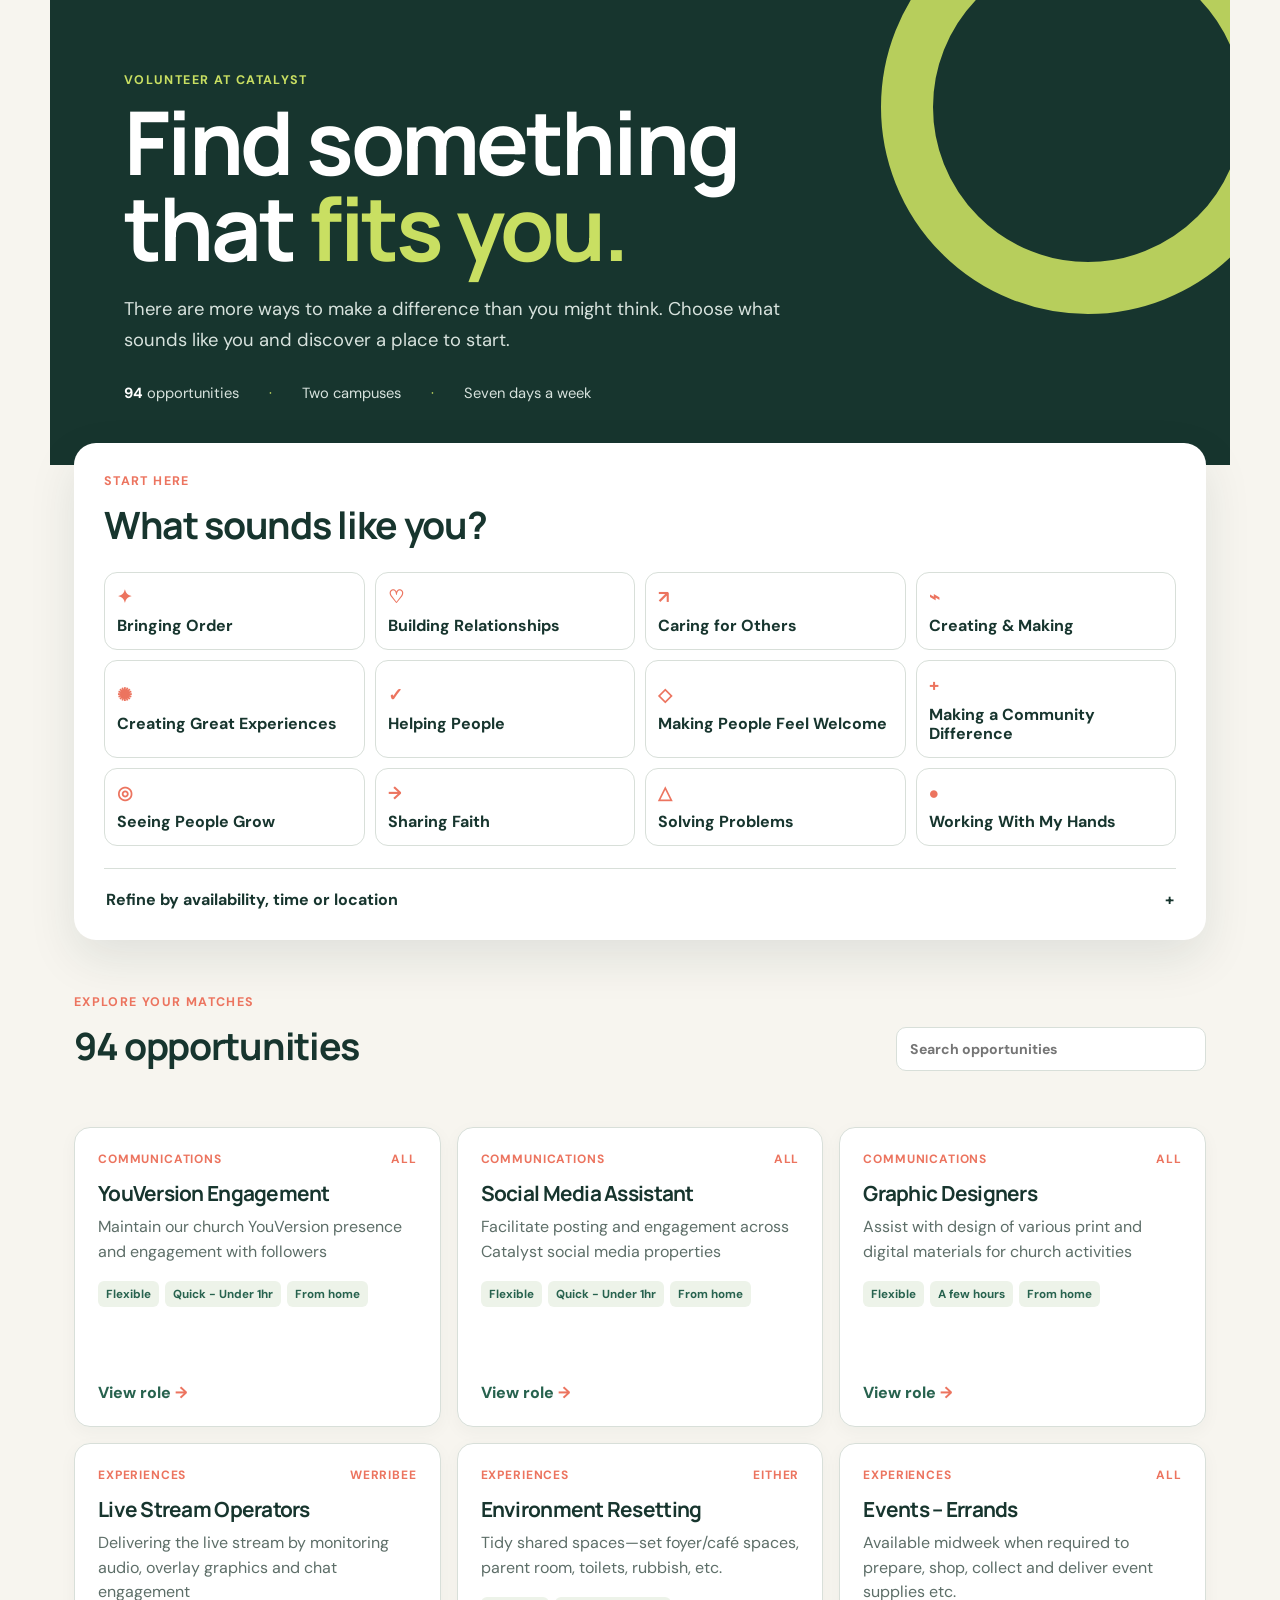
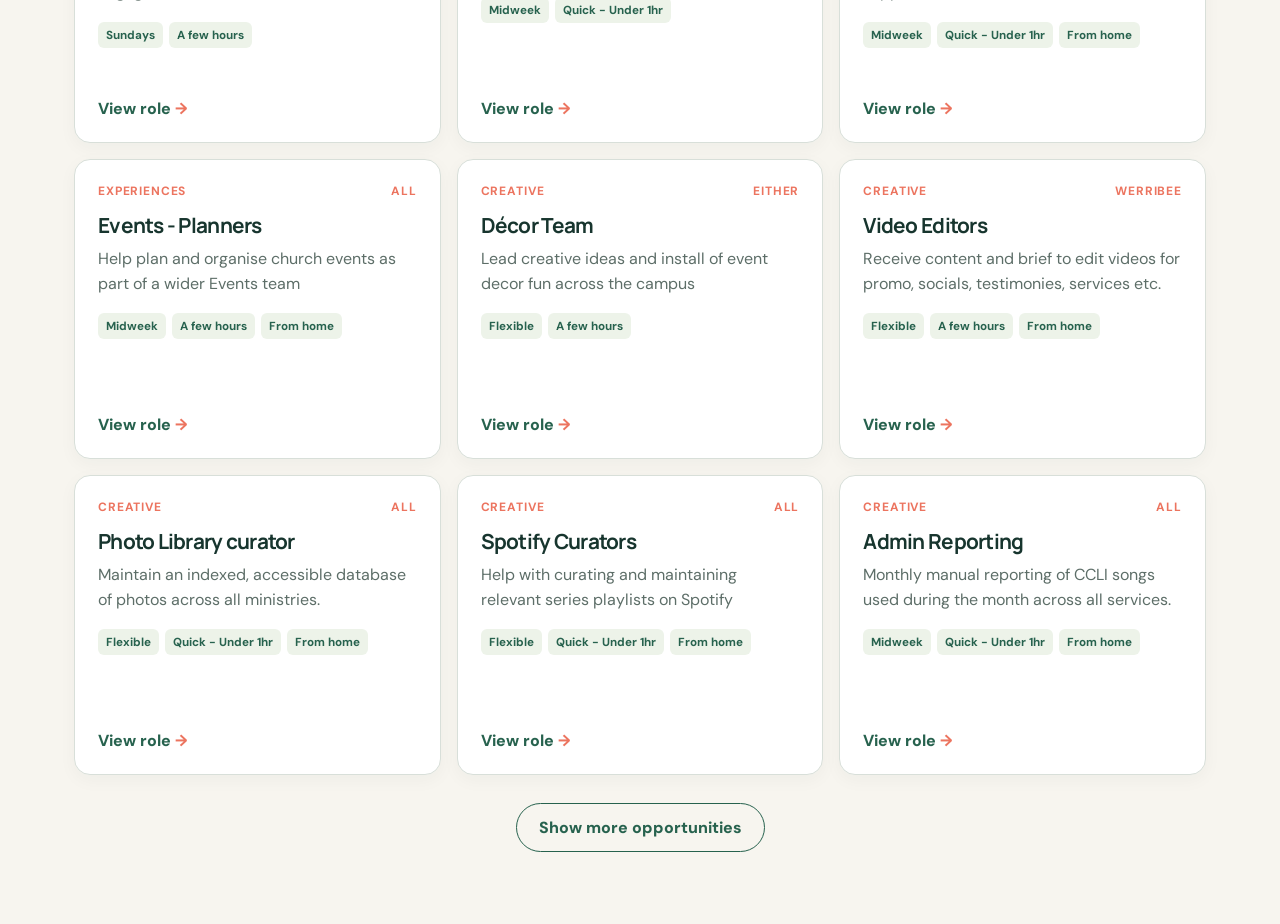
==== index.html @ aba1bc7b "Publish Catalyst Find Your Fit" ====
<!doctype html>
<html lang="en">
<head>
  <meta charset="utf-8">
  <meta name="viewport" content="width=device-width, initial-scale=1">
  <meta name="description" content="Discover volunteer opportunities at Catalyst that fit your interests, availability and skills.">
  <title>Find Your Fit | Catalyst Baptist Church</title>
  <link rel="preconnect" href="https://fonts.googleapis.com">
  <link rel="preconnect" href="https://fonts.gstatic.com" crossorigin>
  <link href="https://fonts.googleapis.com/css2?family=DM+Sans:wght@400;500;600;700&family=Manrope:wght@600;700;800&display=swap" rel="stylesheet">
  <link rel="stylesheet" href="styles.css">
</head>
<body>
  <main class="app-shell">
    <section class="hero" aria-labelledby="page-title">
      <p class="eyebrow">Volunteer at Catalyst</p>
      <h1 id="page-title">Find something that <em>fits you.</em></h1>
      <p class="hero-copy">There are more ways to make a difference than you might think. Choose what sounds like you and discover a place to start.</p>
      <div class="hero-stats" aria-label="Opportunity summary">
        <span><strong id="total-count">94</strong> opportunities</span>
        <span>Two campuses</span>
        <span>Seven days a week</span>
      </div>
    </section>

    <section class="finder" aria-label="Volunteer opportunity finder">
      <div class="finder-header">
        <div>
          <p class="step-label">Start here</p>
          <h2>What sounds like you?</h2>
        </div>
        <button id="clear-all" class="clear-button" type="button" hidden>Clear all</button>
      </div>
      <div id="interest-filters" class="choice-grid" aria-label="Filter by interests"></div>

      <details class="more-filters">
        <summary>Refine by availability, time or location <span aria-hidden="true">+</span></summary>
        <div class="filter-panel">
          <div class="filter-group">
            <h3>How do you like to contribute?</h3>
            <div id="style-filters" class="chip-list"></div>
          </div>
          <div class="filter-row">
            <label>When can you help?
              <select id="availability-filter"><option value="">Any time</option></select>
            </label>
            <label>How much time?
              <select id="commitment-filter"><option value="">Any amount</option></select>
            </label>
            <label>Where?
              <select id="campus-filter"><option value="">Any campus</option></select>
            </label>
          </div>
          <label class="remote-toggle"><input id="remote-filter" type="checkbox"> Show only roles I can help with from home</label>
        </div>
      </details>
    </section>

    <section class="results" aria-labelledby="results-heading" aria-live="polite">
      <div class="results-heading-row">
        <div>
          <p class="step-label">Explore your matches</p>
          <h2 id="results-heading"><span id="match-count">94</span> opportunities</h2>
        </div>
        <label class="search-label"><span class="sr-only">Search roles</span><input id="search" type="search" placeholder="Search opportunities"></label>
      </div>
      <div id="active-filters" class="active-filters" aria-label="Active filters"></div>
      <div id="role-grid" class="role-grid"></div>
      <div id="empty-state" class="empty-state" hidden>
        <h3>No exact matches yet</h3>
        <p>Try removing one filter—there may be a role you haven't considered.</p>
        <button type="button" id="empty-clear" class="primary-button">Show all opportunities</button>
      </div>
      <button id="show-more" class="show-more" type="button">Show more opportunities</button>
    </section>
  </main>

  <dialog id="role-dialog" aria-labelledby="dialog-title">
    <button class="dialog-close" type="button" aria-label="Close role details">×</button>
    <div id="dialog-content"></div>
  </dialog>
  <script src="app.js" defer></script>
</body>
</html>
---- styles.css ----
:root {
  --ink: #17352e;
  --muted: #5d6e68;
  --cream: #f7f5ef;
  --paper: #ffffff;
  --sage: #dce8d6;
  --leaf: #27624e;
  --lime: #c9df62;
  --coral: #ec745f;
  --line: #d8dfd9;
  --shadow: 0 18px 48px rgba(23, 53, 46, .10);
}
* { box-sizing: border-box; }
html { scroll-behavior: smooth; }
body { margin: 0; color: var(--ink); background: var(--cream); font-family: "DM Sans", sans-serif; }
button, input, select { font: inherit; }
button, summary, select { cursor: pointer; }
button:focus-visible, input:focus-visible, select:focus-visible, summary:focus-visible { outline: 3px solid rgba(39,98,78,.35); outline-offset: 3px; }
.app-shell { max-width: 1180px; margin: 0 auto; padding: 0 24px 72px; }
.hero { position: relative; overflow: hidden; margin: 0 -24px; padding: 72px max(24px, calc((100vw - 1132px)/2)) 62px; color: #fff; background: var(--ink); }
.hero::after { content: ""; position: absolute; width: 310px; height: 310px; right: -65px; top: -100px; border: 52px solid var(--lime); border-radius: 50%; opacity: .9; }
.eyebrow, .step-label { margin: 0 0 10px; font-weight: 700; letter-spacing: .11em; text-transform: uppercase; font-size: .78rem; }
.eyebrow { color: var(--lime); }
h1, h2, h3 { font-family: Manrope, sans-serif; letter-spacing: -.035em; }
h1 { position: relative; z-index: 1; max-width: 760px; margin: 0; font-size: clamp(2.8rem, 7vw, 5.5rem); line-height: .98; }
h1 em { color: var(--lime); font-style: normal; }
.hero-copy { position: relative; z-index: 1; max-width: 660px; margin: 24px 0 28px; color: #d7e2dd; font-size: 1.15rem; line-height: 1.65; }
.hero-stats { display: flex; flex-wrap: wrap; gap: 10px 30px; color: #d7e2dd; font-size: .92rem; }
.hero-stats span:not(:last-child)::after { content: "·"; margin-left: 30px; color: var(--lime); }
.hero-stats strong { color: #fff; }
.finder { position: relative; z-index: 2; margin-top: -22px; padding: 30px; border-radius: 22px; background: var(--paper); box-shadow: var(--shadow); }
.finder-header, .results-heading-row { display: flex; justify-content: space-between; gap: 20px; align-items: end; }
.step-label { color: var(--coral); }
h2 { margin: 0; font-size: clamp(1.7rem, 3vw, 2.35rem); }
.clear-button { padding: 8px 0; color: var(--leaf); border: 0; background: none; font-weight: 700; text-decoration: underline; }
.choice-grid { display: grid; grid-template-columns: repeat(4, 1fr); gap: 10px; margin-top: 22px; }
.choice, .chip { border: 1px solid var(--line); color: var(--ink); background: #fff; transition: .15s ease; }
.choice { min-height: 74px; padding: 14px 12px; border-radius: 13px; text-align: left; font-weight: 700; line-height: 1.2; }
.choice::before { content: attr(data-mark); display: block; margin-bottom: 8px; color: var(--coral); font-size: 1.1rem; }
.choice:hover, .chip:hover { border-color: var(--leaf); transform: translateY(-1px); }
.choice[aria-pressed="true"], .chip[aria-pressed="true"] { color: #fff; border-color: var(--leaf); background: var(--leaf); }
.choice[aria-pressed="true"]::before { color: var(--lime); }
.more-filters { margin-top: 22px; border-top: 1px solid var(--line); }
.more-filters summary { display: flex; justify-content: space-between; padding: 20px 2px 0; font-weight: 700; list-style: none; }
.more-filters summary::-webkit-details-marker { display: none; }
.more-filters[open] summary span { transform: rotate(45deg); }
.filter-panel { padding-top: 22px; }
.filter-group h3 { margin: 0 0 10px; font-size: 1rem; letter-spacing: 0; }
.chip-list, .active-filters { display: flex; flex-wrap: wrap; gap: 8px; }
.chip { padding: 8px 12px; border-radius: 999px; font-size: .88rem; font-weight: 600; }
.filter-row { display: grid; grid-template-columns: repeat(3, 1fr); gap: 14px; margin-top: 22px; }
label { font-weight: 700; font-size: .88rem; }
select, input[type="search"] { width: 100%; margin-top: 7px; padding: 12px 13px; color: var(--ink); border: 1px solid var(--line); border-radius: 10px; background: #fff; }
.remote-toggle { display: flex; align-items: center; gap: 9px; margin-top: 18px; font-weight: 600; }
.remote-toggle input { width: 18px; height: 18px; accent-color: var(--leaf); }
.results { padding-top: 54px; }
.search-label { width: min(310px, 36vw); }
.search-label input { margin: 0; }
.active-filters { min-height: 26px; margin: 18px 0 12px; }
.active-pill { padding: 6px 10px; border: 0; border-radius: 999px; color: var(--leaf); background: var(--sage); font-size: .8rem; font-weight: 700; }
.active-pill::after { content: " ×"; }
.role-grid { display: grid; grid-template-columns: repeat(3, 1fr); gap: 16px; }
.role-card { display: flex; flex-direction: column; min-height: 300px; padding: 23px; border: 1px solid var(--line); border-radius: 16px; background: var(--paper); box-shadow: 0 5px 18px rgba(23,53,46,.04); }
.role-card:hover { border-color: #aabcb3; box-shadow: 0 12px 26px rgba(23,53,46,.08); }
.card-topline { display: flex; justify-content: space-between; gap: 8px; color: var(--coral); font-size: .75rem; font-weight: 700; letter-spacing: .07em; text-transform: uppercase; }
.role-card h3 { margin: 14px 0 9px; font-size: 1.3rem; line-height: 1.18; }
.role-card p { margin: 0; color: var(--muted); line-height: 1.55; }
.card-tags { display: flex; flex-wrap: wrap; gap: 6px; margin: 17px 0; }
.card-tags span { padding: 5px 8px; border-radius: 6px; color: var(--leaf); background: #edf3e9; font-size: .73rem; font-weight: 700; }
.view-role { align-self: flex-start; margin-top: auto; padding: 8px 0 0; border: 0; color: var(--leaf); background: none; font-weight: 800; }
.view-role::after { content: " →"; color: var(--coral); }
.show-more { display: block; margin: 28px auto 0; padding: 13px 22px; border: 1px solid var(--leaf); border-radius: 999px; color: var(--leaf); background: transparent; font-weight: 800; }
.show-more:hover { color: #fff; background: var(--leaf); }
.empty-state { padding: 60px 20px; text-align: center; }
.empty-state h3 { margin: 0; font-size: 1.6rem; }
.empty-state p { color: var(--muted); }
.primary-button { padding: 12px 18px; color: #fff; border: 0; border-radius: 9px; background: var(--leaf); font-weight: 700; }
dialog { width: min(680px, calc(100% - 28px)); max-height: calc(100vh - 28px); padding: 0; border: 0; border-radius: 20px; color: var(--ink); box-shadow: var(--shadow); }
dialog::backdrop { background: rgba(12, 29, 24, .65); backdrop-filter: blur(3px); }
.dialog-close { position: absolute; right: 15px; top: 12px; width: 38px; height: 38px; border: 0; border-radius: 50%; color: var(--ink); background: var(--sage); font-size: 1.5rem; }
#dialog-content { padding: 38px; }
.dialog-kicker { color: var(--coral); font-weight: 800; text-transform: uppercase; letter-spacing: .08em; font-size: .78rem; }
#dialog-title { margin: 10px 44px 12px 0; font-size: 2rem; }
.dialog-summary { color: var(--muted); font-size: 1.05rem; line-height: 1.65; }
.detail-grid { display: grid; grid-template-columns: 1fr 1fr; gap: 17px; margin: 25px 0; padding: 20px; border-radius: 12px; background: var(--cream); }
.detail-grid dt { color: var(--muted); font-size: .75rem; font-weight: 700; text-transform: uppercase; }
.detail-grid dd { margin: 4px 0 0; font-weight: 700; }
.dialog-actions { display: flex; flex-wrap: wrap; gap: 10px; align-items: center; }
.dialog-actions a { display: inline-block; padding: 13px 18px; border-radius: 9px; color: #fff; background: var(--leaf); font-weight: 800; text-decoration: none; }
.dialog-note { color: var(--muted); font-size: .82rem; }
.sr-only { position: absolute; width: 1px; height: 1px; padding: 0; margin: -1px; overflow: hidden; clip: rect(0,0,0,0); white-space: nowrap; border: 0; }
@media (max-width: 850px) { .choice-grid { grid-template-columns: repeat(3, 1fr); } .role-grid { grid-template-columns: repeat(2, 1fr); } }
@media (max-width: 620px) {
  .app-shell { padding: 0 14px 54px; }
  .hero { margin: 0 -14px; padding: 54px 20px 48px; }
  .hero::after { width: 190px; height: 190px; border-width: 32px; right: -70px; top: -80px; opacity: .65; }
  .hero-copy { font-size: 1rem; }
  .hero-stats { display: grid; gap: 5px; }
  .hero-stats span::after { display: none; }
  .finder { margin-top: -18px; padding: 22px 16px; border-radius: 17px; }
  .choice-grid { grid-template-columns: repeat(2, 1fr); }
  .choice { min-height: 70px; font-size: .9rem; }
  .filter-row, .role-grid, .detail-grid { grid-template-columns: 1fr; }
  .results-heading-row { align-items: stretch; flex-direction: column; }
  .search-label { width: 100%; }
  .role-card { min-height: 270px; }
  #dialog-content { padding: 32px 22px 24px; }
}
@media (prefers-reduced-motion: reduce) { html { scroll-behavior: auto; } *, *::before, *::after { transition: none !important; } }
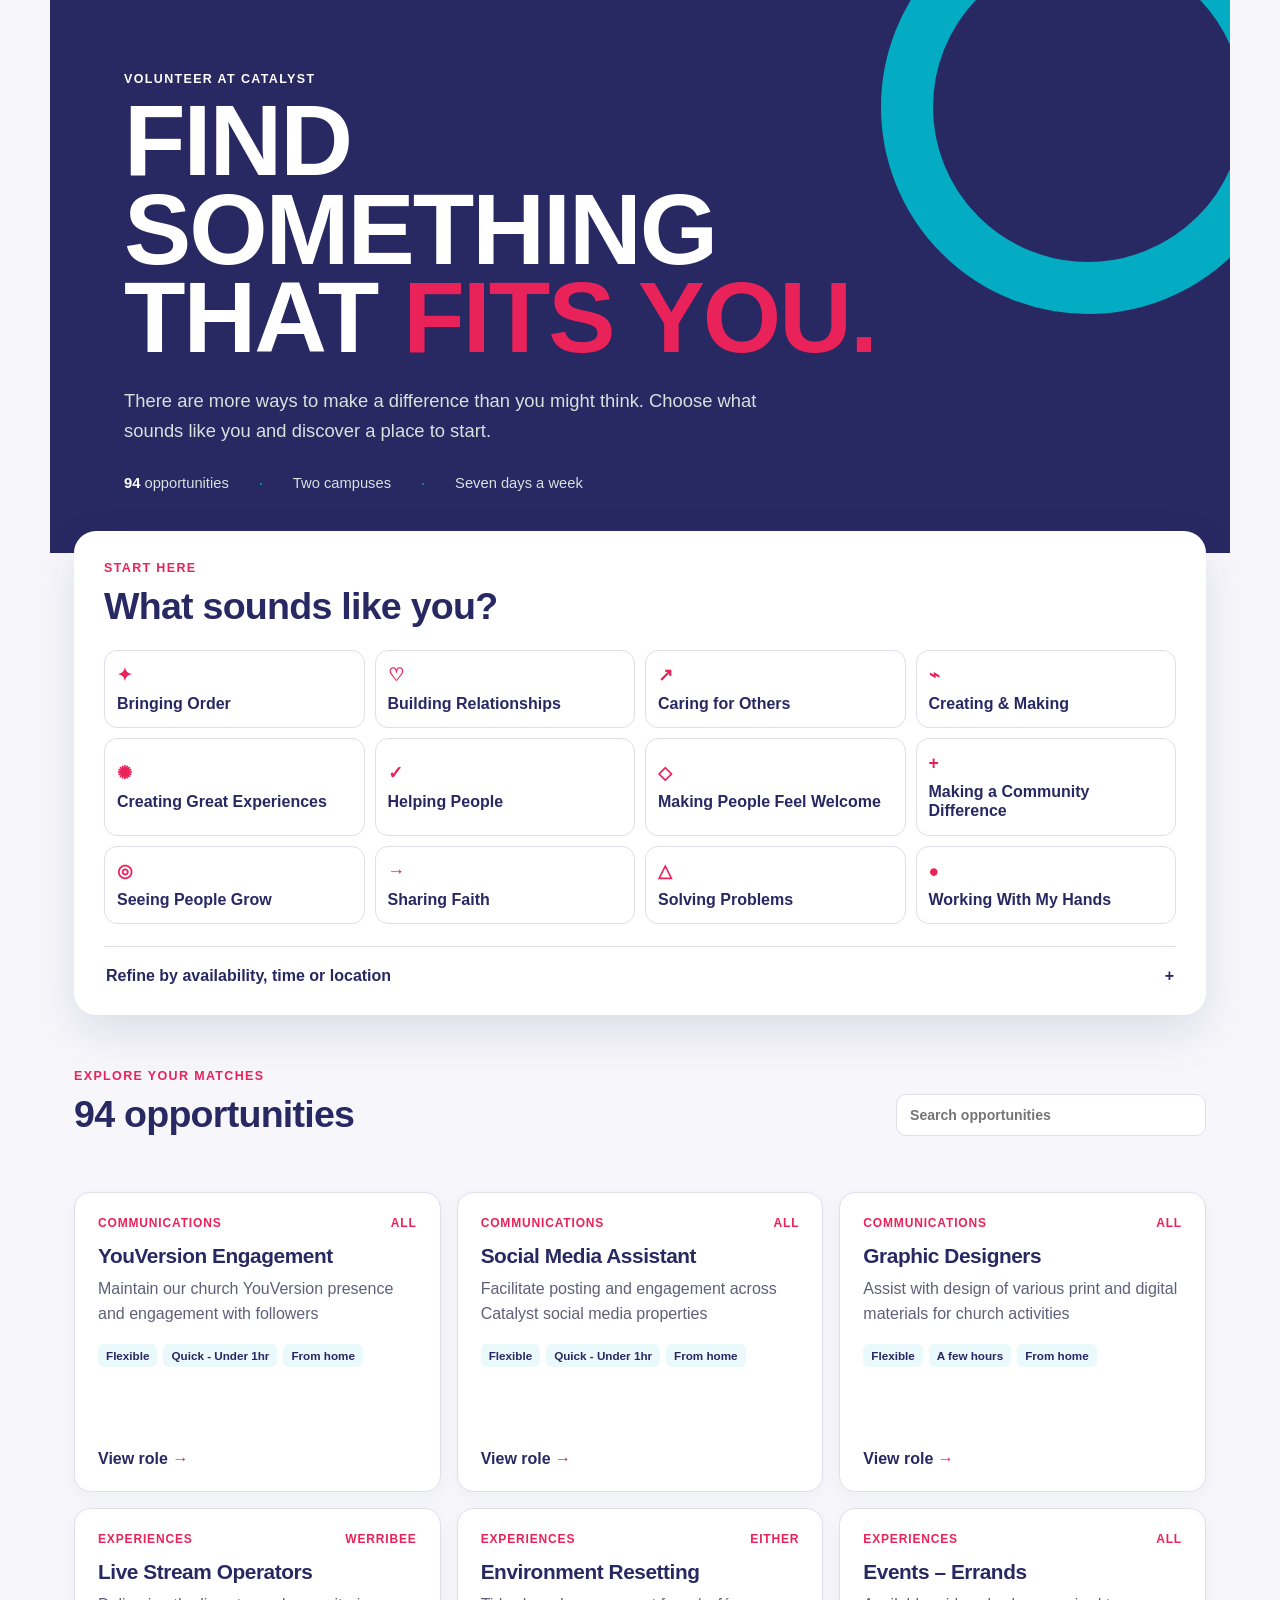
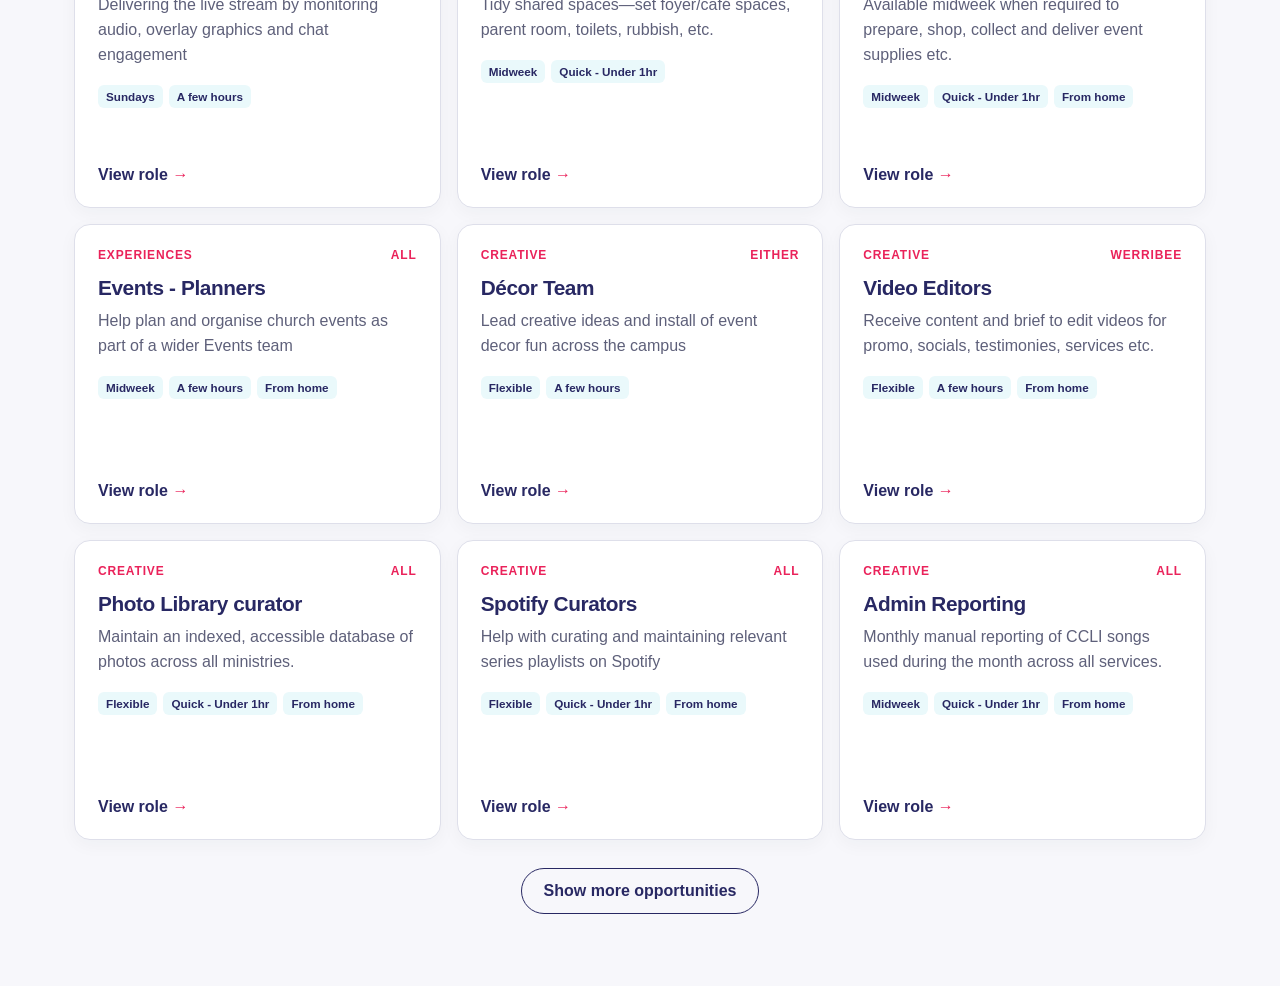
==== commit 1dbac6a0: "Apply Catalyst brand colours and typography" ====
--- a/index.html
+++ b/index.html
@@ -5,9 +5,6 @@
   <meta name="viewport" content="width=device-width, initial-scale=1">
   <meta name="description" content="Discover volunteer opportunities at Catalyst that fit your interests, availability and skills.">
   <title>Find Your Fit | Catalyst Baptist Church</title>
-  <link rel="preconnect" href="https://fonts.googleapis.com">
-  <link rel="preconnect" href="https://fonts.gstatic.com" crossorigin>
-  <link href="https://fonts.googleapis.com/css2?family=DM+Sans:wght@400;500;600;700&family=Manrope:wght@600;700;800&display=swap" rel="stylesheet">
   <link rel="stylesheet" href="styles.css">
 </head>
 <body>
--- a/styles.css
+++ b/styles.css
@@ -1,45 +1,48 @@
 :root {
-  --ink: #17352e;
-  --muted: #5d6e68;
-  --cream: #f7f5ef;
+  --navy: #282863;
+  --pink: #ea225a;
+  --cyan: #00bbce;
+  --yellow: #ffd600;
+  --ink: #282863;
+  --muted: #5e607a;
+  --cream: #f7f7fb;
   --paper: #ffffff;
-  --sage: #dce8d6;
-  --leaf: #27624e;
-  --lime: #c9df62;
-  --coral: #ec745f;
-  --line: #d8dfd9;
-  --shadow: 0 18px 48px rgba(23, 53, 46, .10);
+  --tint: #eaf9fb;
+  --line: #dedfea;
+  --shadow: 0 18px 48px rgba(40, 40, 99, .12);
+  --headline: "Contempora Sans Condensed", "DIN Condensed", "Arial Narrow", sans-serif;
+  --body: "DIN", "DIN 2014", "DIN Next", Arial, sans-serif;
 }
 * { box-sizing: border-box; }
 html { scroll-behavior: smooth; }
-body { margin: 0; color: var(--ink); background: var(--cream); font-family: "DM Sans", sans-serif; }
+body { margin: 0; color: var(--ink); background: var(--cream); font-family: var(--body); }
 button, input, select { font: inherit; }
 button, summary, select { cursor: pointer; }
-button:focus-visible, input:focus-visible, select:focus-visible, summary:focus-visible { outline: 3px solid rgba(39,98,78,.35); outline-offset: 3px; }
+button:focus-visible, input:focus-visible, select:focus-visible, summary:focus-visible { outline: 3px solid rgba(0,187,206,.38); outline-offset: 3px; }
 .app-shell { max-width: 1180px; margin: 0 auto; padding: 0 24px 72px; }
-.hero { position: relative; overflow: hidden; margin: 0 -24px; padding: 72px max(24px, calc((100vw - 1132px)/2)) 62px; color: #fff; background: var(--ink); }
-.hero::after { content: ""; position: absolute; width: 310px; height: 310px; right: -65px; top: -100px; border: 52px solid var(--lime); border-radius: 50%; opacity: .9; }
+.hero { position: relative; overflow: hidden; margin: 0 -24px; padding: 72px max(24px, calc((100vw - 1132px)/2)) 62px; color: #fff; background: var(--navy); }
+.hero::after { content: ""; position: absolute; width: 310px; height: 310px; right: -65px; top: -100px; border: 52px solid var(--cyan); border-radius: 50%; opacity: .9; }
 .eyebrow, .step-label { margin: 0 0 10px; font-weight: 700; letter-spacing: .11em; text-transform: uppercase; font-size: .78rem; }
-.eyebrow { color: var(--lime); }
-h1, h2, h3 { font-family: Manrope, sans-serif; letter-spacing: -.035em; }
-h1 { position: relative; z-index: 1; max-width: 760px; margin: 0; font-size: clamp(2.8rem, 7vw, 5.5rem); line-height: .98; }
-h1 em { color: var(--lime); font-style: normal; }
+.eyebrow { color: #fff; }
+h1, h2, h3 { font-family: var(--headline); font-stretch: condensed; letter-spacing: -.02em; }
+h1 { position: relative; z-index: 1; max-width: 760px; margin: 0; font-size: clamp(3.2rem, 8vw, 6.3rem); line-height: .88; text-transform: uppercase; }
+h1 em { color: var(--pink); font-style: normal; }
 .hero-copy { position: relative; z-index: 1; max-width: 660px; margin: 24px 0 28px; color: #d7e2dd; font-size: 1.15rem; line-height: 1.65; }
 .hero-stats { display: flex; flex-wrap: wrap; gap: 10px 30px; color: #d7e2dd; font-size: .92rem; }
-.hero-stats span:not(:last-child)::after { content: "·"; margin-left: 30px; color: var(--lime); }
+.hero-stats span:not(:last-child)::after { content: "·"; margin-left: 30px; color: var(--cyan); }
 .hero-stats strong { color: #fff; }
 .finder { position: relative; z-index: 2; margin-top: -22px; padding: 30px; border-radius: 22px; background: var(--paper); box-shadow: var(--shadow); }
 .finder-header, .results-heading-row { display: flex; justify-content: space-between; gap: 20px; align-items: end; }
-.step-label { color: var(--coral); }
+.step-label { color: var(--pink); }
 h2 { margin: 0; font-size: clamp(1.7rem, 3vw, 2.35rem); }
-.clear-button { padding: 8px 0; color: var(--leaf); border: 0; background: none; font-weight: 700; text-decoration: underline; }
+.clear-button { padding: 8px 0; color: var(--navy); border: 0; background: none; font-weight: 700; text-decoration: underline; }
 .choice-grid { display: grid; grid-template-columns: repeat(4, 1fr); gap: 10px; margin-top: 22px; }
 .choice, .chip { border: 1px solid var(--line); color: var(--ink); background: #fff; transition: .15s ease; }
 .choice { min-height: 74px; padding: 14px 12px; border-radius: 13px; text-align: left; font-weight: 700; line-height: 1.2; }
-.choice::before { content: attr(data-mark); display: block; margin-bottom: 8px; color: var(--coral); font-size: 1.1rem; }
-.choice:hover, .chip:hover { border-color: var(--leaf); transform: translateY(-1px); }
-.choice[aria-pressed="true"], .chip[aria-pressed="true"] { color: #fff; border-color: var(--leaf); background: var(--leaf); }
-.choice[aria-pressed="true"]::before { color: var(--lime); }
+.choice::before { content: attr(data-mark); display: block; margin-bottom: 8px; color: var(--pink); font-size: 1.1rem; }
+.choice:hover, .chip:hover { border-color: var(--cyan); transform: translateY(-1px); }
+.choice[aria-pressed="true"], .chip[aria-pressed="true"] { color: #fff; border-color: var(--navy); background: var(--navy); }
+.choice[aria-pressed="true"]::before { color: var(--pink); }
 .more-filters { margin-top: 22px; border-top: 1px solid var(--line); }
 .more-filters summary { display: flex; justify-content: space-between; padding: 20px 2px 0; font-weight: 700; list-style: none; }
 .more-filters summary::-webkit-details-marker { display: none; }
@@ -52,41 +55,41 @@
 label { font-weight: 700; font-size: .88rem; }
 select, input[type="search"] { width: 100%; margin-top: 7px; padding: 12px 13px; color: var(--ink); border: 1px solid var(--line); border-radius: 10px; background: #fff; }
 .remote-toggle { display: flex; align-items: center; gap: 9px; margin-top: 18px; font-weight: 600; }
-.remote-toggle input { width: 18px; height: 18px; accent-color: var(--leaf); }
+.remote-toggle input { width: 18px; height: 18px; accent-color: var(--pink); }
 .results { padding-top: 54px; }
 .search-label { width: min(310px, 36vw); }
 .search-label input { margin: 0; }
 .active-filters { min-height: 26px; margin: 18px 0 12px; }
-.active-pill { padding: 6px 10px; border: 0; border-radius: 999px; color: var(--leaf); background: var(--sage); font-size: .8rem; font-weight: 700; }
+.active-pill { padding: 6px 10px; border: 0; border-radius: 999px; color: var(--navy); background: var(--tint); font-size: .8rem; font-weight: 700; }
 .active-pill::after { content: " ×"; }
 .role-grid { display: grid; grid-template-columns: repeat(3, 1fr); gap: 16px; }
 .role-card { display: flex; flex-direction: column; min-height: 300px; padding: 23px; border: 1px solid var(--line); border-radius: 16px; background: var(--paper); box-shadow: 0 5px 18px rgba(23,53,46,.04); }
 .role-card:hover { border-color: #aabcb3; box-shadow: 0 12px 26px rgba(23,53,46,.08); }
-.card-topline { display: flex; justify-content: space-between; gap: 8px; color: var(--coral); font-size: .75rem; font-weight: 700; letter-spacing: .07em; text-transform: uppercase; }
+.card-topline { display: flex; justify-content: space-between; gap: 8px; color: var(--pink); font-size: .75rem; font-weight: 700; letter-spacing: .07em; text-transform: uppercase; }
 .role-card h3 { margin: 14px 0 9px; font-size: 1.3rem; line-height: 1.18; }
 .role-card p { margin: 0; color: var(--muted); line-height: 1.55; }
 .card-tags { display: flex; flex-wrap: wrap; gap: 6px; margin: 17px 0; }
-.card-tags span { padding: 5px 8px; border-radius: 6px; color: var(--leaf); background: #edf3e9; font-size: .73rem; font-weight: 700; }
-.view-role { align-self: flex-start; margin-top: auto; padding: 8px 0 0; border: 0; color: var(--leaf); background: none; font-weight: 800; }
-.view-role::after { content: " →"; color: var(--coral); }
-.show-more { display: block; margin: 28px auto 0; padding: 13px 22px; border: 1px solid var(--leaf); border-radius: 999px; color: var(--leaf); background: transparent; font-weight: 800; }
-.show-more:hover { color: #fff; background: var(--leaf); }
+.card-tags span { padding: 5px 8px; border-radius: 6px; color: var(--navy); background: var(--tint); font-size: .73rem; font-weight: 700; }
+.view-role { align-self: flex-start; margin-top: auto; padding: 8px 0 0; border: 0; color: var(--navy); background: none; font-weight: 800; }
+.view-role::after { content: " →"; color: var(--pink); }
+.show-more { display: block; margin: 28px auto 0; padding: 13px 22px; border: 1px solid var(--navy); border-radius: 999px; color: var(--navy); background: transparent; font-weight: 800; }
+.show-more:hover { color: #fff; background: var(--navy); }
 .empty-state { padding: 60px 20px; text-align: center; }
 .empty-state h3 { margin: 0; font-size: 1.6rem; }
 .empty-state p { color: var(--muted); }
-.primary-button { padding: 12px 18px; color: #fff; border: 0; border-radius: 9px; background: var(--leaf); font-weight: 700; }
+.primary-button { padding: 12px 18px; color: #fff; border: 0; border-radius: 9px; background: var(--navy); font-weight: 700; }
 dialog { width: min(680px, calc(100% - 28px)); max-height: calc(100vh - 28px); padding: 0; border: 0; border-radius: 20px; color: var(--ink); box-shadow: var(--shadow); }
 dialog::backdrop { background: rgba(12, 29, 24, .65); backdrop-filter: blur(3px); }
-.dialog-close { position: absolute; right: 15px; top: 12px; width: 38px; height: 38px; border: 0; border-radius: 50%; color: var(--ink); background: var(--sage); font-size: 1.5rem; }
+.dialog-close { position: absolute; right: 15px; top: 12px; width: 38px; height: 38px; border: 0; border-radius: 50%; color: var(--navy); background: var(--tint); font-size: 1.5rem; }
 #dialog-content { padding: 38px; }
-.dialog-kicker { color: var(--coral); font-weight: 800; text-transform: uppercase; letter-spacing: .08em; font-size: .78rem; }
+.dialog-kicker { color: var(--pink); font-weight: 800; text-transform: uppercase; letter-spacing: .08em; font-size: .78rem; }
 #dialog-title { margin: 10px 44px 12px 0; font-size: 2rem; }
 .dialog-summary { color: var(--muted); font-size: 1.05rem; line-height: 1.65; }
 .detail-grid { display: grid; grid-template-columns: 1fr 1fr; gap: 17px; margin: 25px 0; padding: 20px; border-radius: 12px; background: var(--cream); }
 .detail-grid dt { color: var(--muted); font-size: .75rem; font-weight: 700; text-transform: uppercase; }
 .detail-grid dd { margin: 4px 0 0; font-weight: 700; }
 .dialog-actions { display: flex; flex-wrap: wrap; gap: 10px; align-items: center; }
-.dialog-actions a { display: inline-block; padding: 13px 18px; border-radius: 9px; color: #fff; background: var(--leaf); font-weight: 800; text-decoration: none; }
+.dialog-actions a { display: inline-block; padding: 13px 18px; border-radius: 9px; color: #fff; background: var(--pink); font-weight: 800; text-decoration: none; }
 .dialog-note { color: var(--muted); font-size: .82rem; }
 .sr-only { position: absolute; width: 1px; height: 1px; padding: 0; margin: -1px; overflow: hidden; clip: rect(0,0,0,0); white-space: nowrap; border: 0; }
 @media (max-width: 850px) { .choice-grid { grid-template-columns: repeat(3, 1fr); } .role-grid { grid-template-columns: repeat(2, 1fr); } }
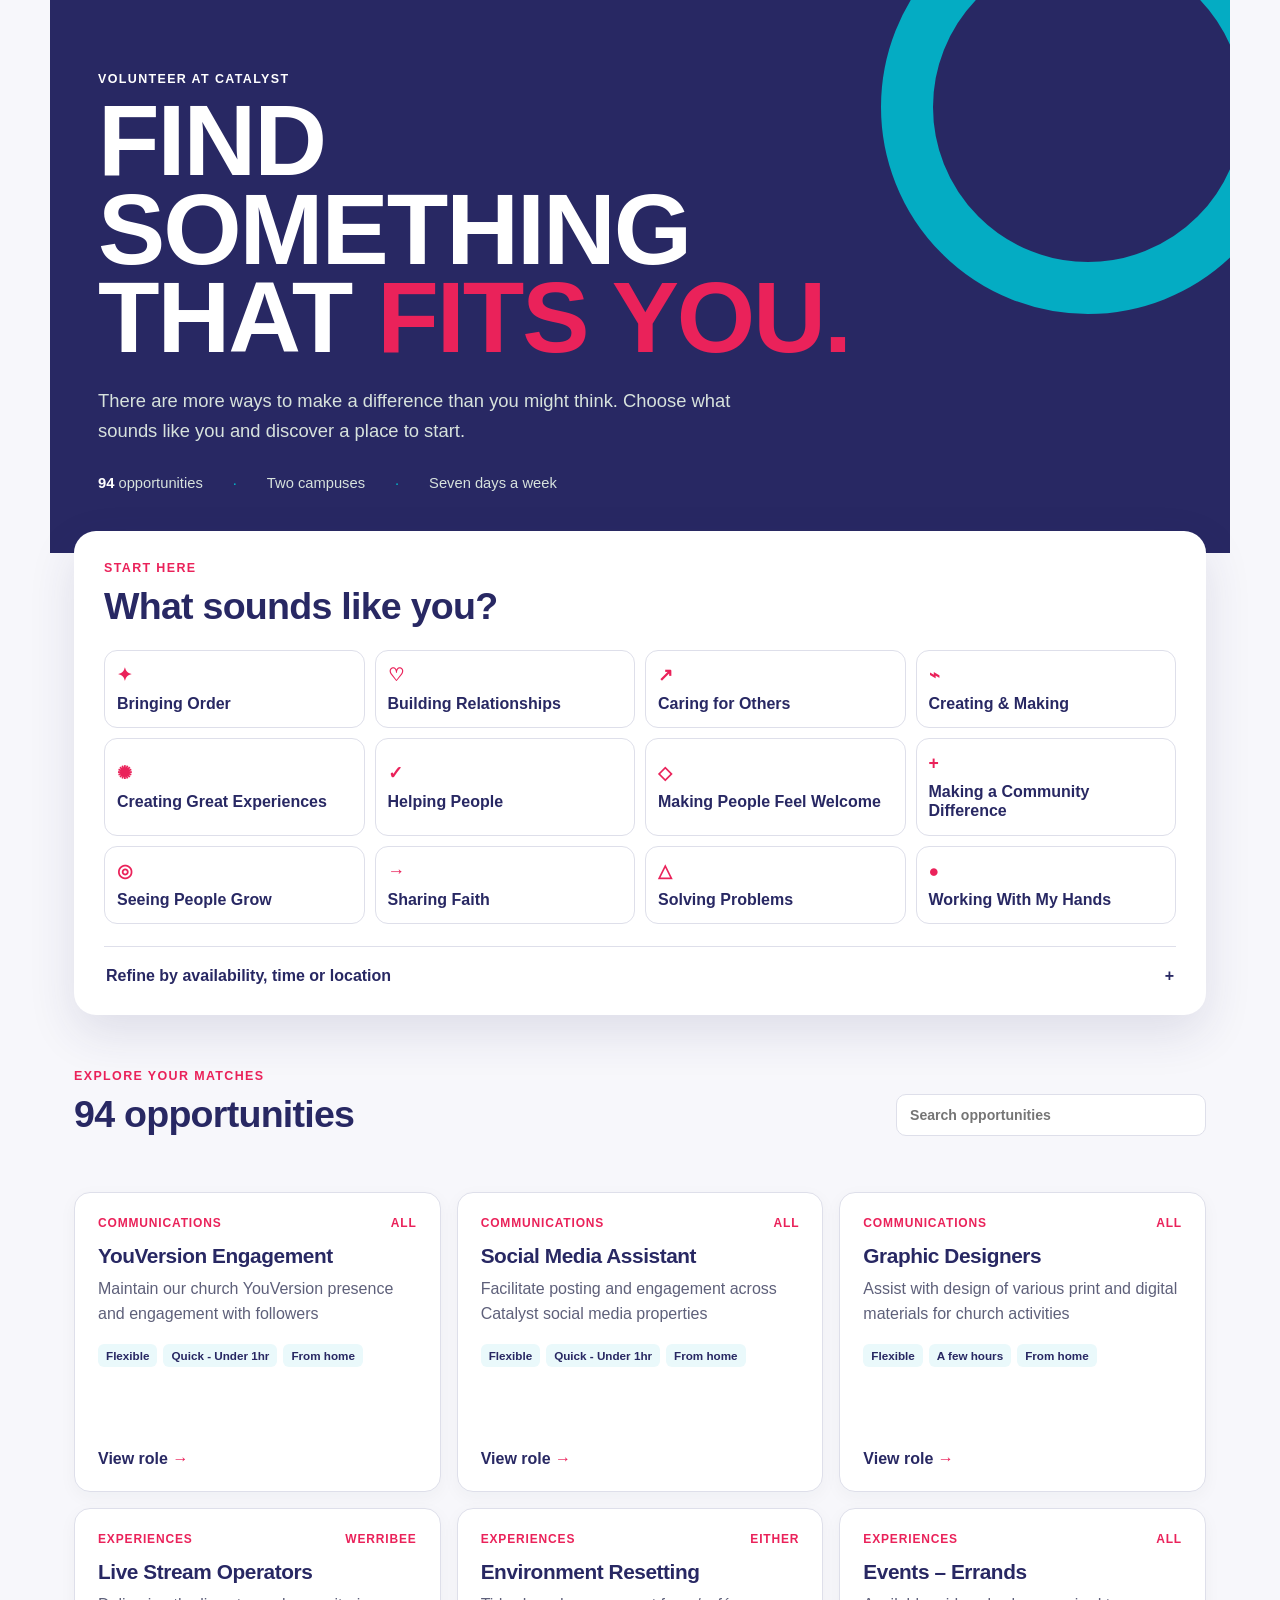
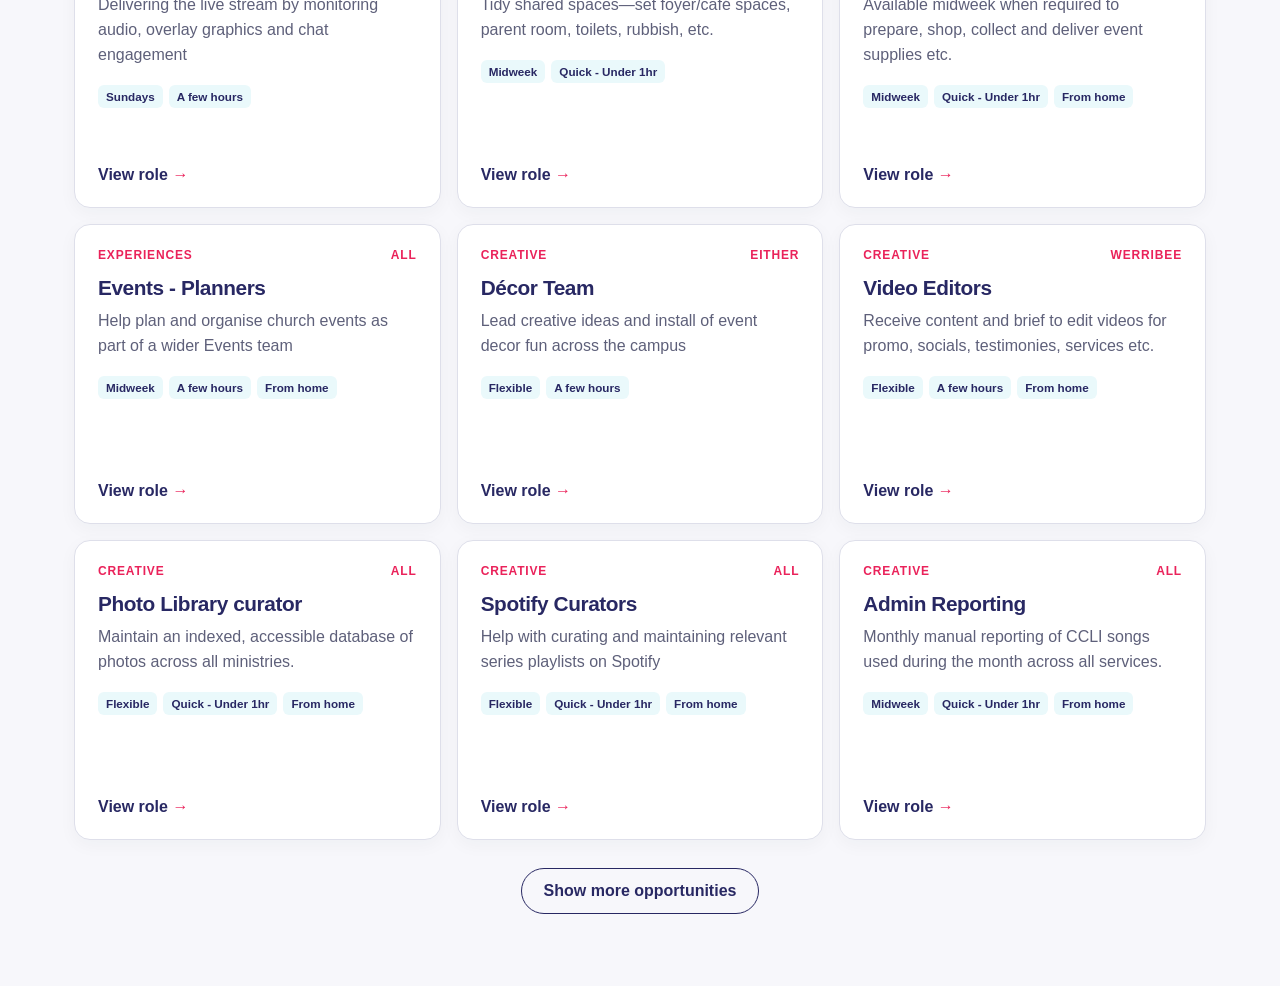
==== commit 37c08cd1: "Fix landing layout at browser zoom" ====
--- a/index.html
+++ b/index.html
@@ -5,7 +5,7 @@
   <meta name="viewport" content="width=device-width, initial-scale=1">
   <meta name="description" content="Discover volunteer opportunities at Catalyst that fit your interests, availability and skills.">
   <title>Find Your Fit | Catalyst Baptist Church</title>
-  <link rel="stylesheet" href="styles.css">
+  <link rel="stylesheet" href="styles.css?v=20260813-3">
 </head>
 <body>
   <main class="app-shell">
--- a/styles.css
+++ b/styles.css
@@ -10,8 +10,8 @@
   --tint: #eaf9fb;
   --line: #dedfea;
   --shadow: 0 18px 48px rgba(40, 40, 99, .12);
-  --headline: "Contempora Sans Condensed", "DIN Condensed", "Arial Narrow", sans-serif;
-  --body: "DIN", "DIN 2014", "DIN Next", Arial, sans-serif;
+  --headline: "Arial Narrow", "Helvetica Neue Condensed", Impact, sans-serif;
+  --body: Arial, Helvetica, sans-serif;
 }
 * { box-sizing: border-box; }
 html { scroll-behavior: smooth; }
@@ -20,7 +20,7 @@
 button, summary, select { cursor: pointer; }
 button:focus-visible, input:focus-visible, select:focus-visible, summary:focus-visible { outline: 3px solid rgba(0,187,206,.38); outline-offset: 3px; }
 .app-shell { max-width: 1180px; margin: 0 auto; padding: 0 24px 72px; }
-.hero { position: relative; overflow: hidden; margin: 0 -24px; padding: 72px max(24px, calc((100vw - 1132px)/2)) 62px; color: #fff; background: var(--navy); }
+.hero { position: relative; overflow: hidden; margin: 0 -24px; padding: 72px 48px 62px; color: #fff; background: var(--navy); }
 .hero::after { content: ""; position: absolute; width: 310px; height: 310px; right: -65px; top: -100px; border: 52px solid var(--cyan); border-radius: 50%; opacity: .9; }
 .eyebrow, .step-label { margin: 0 0 10px; font-weight: 700; letter-spacing: .11em; text-transform: uppercase; font-size: .78rem; }
 .eyebrow { color: #fff; }
@@ -109,4 +109,8 @@
   .role-card { min-height: 270px; }
   #dialog-content { padding: 32px 22px 24px; }
 }
+@media (min-width: 1500px) {
+  .hero { padding-right: 72px; padding-left: 72px; }
+  .hero-copy { max-width: 720px; }
+}
 @media (prefers-reduced-motion: reduce) { html { scroll-behavior: auto; } *, *::before, *::after { transition: none !important; } }
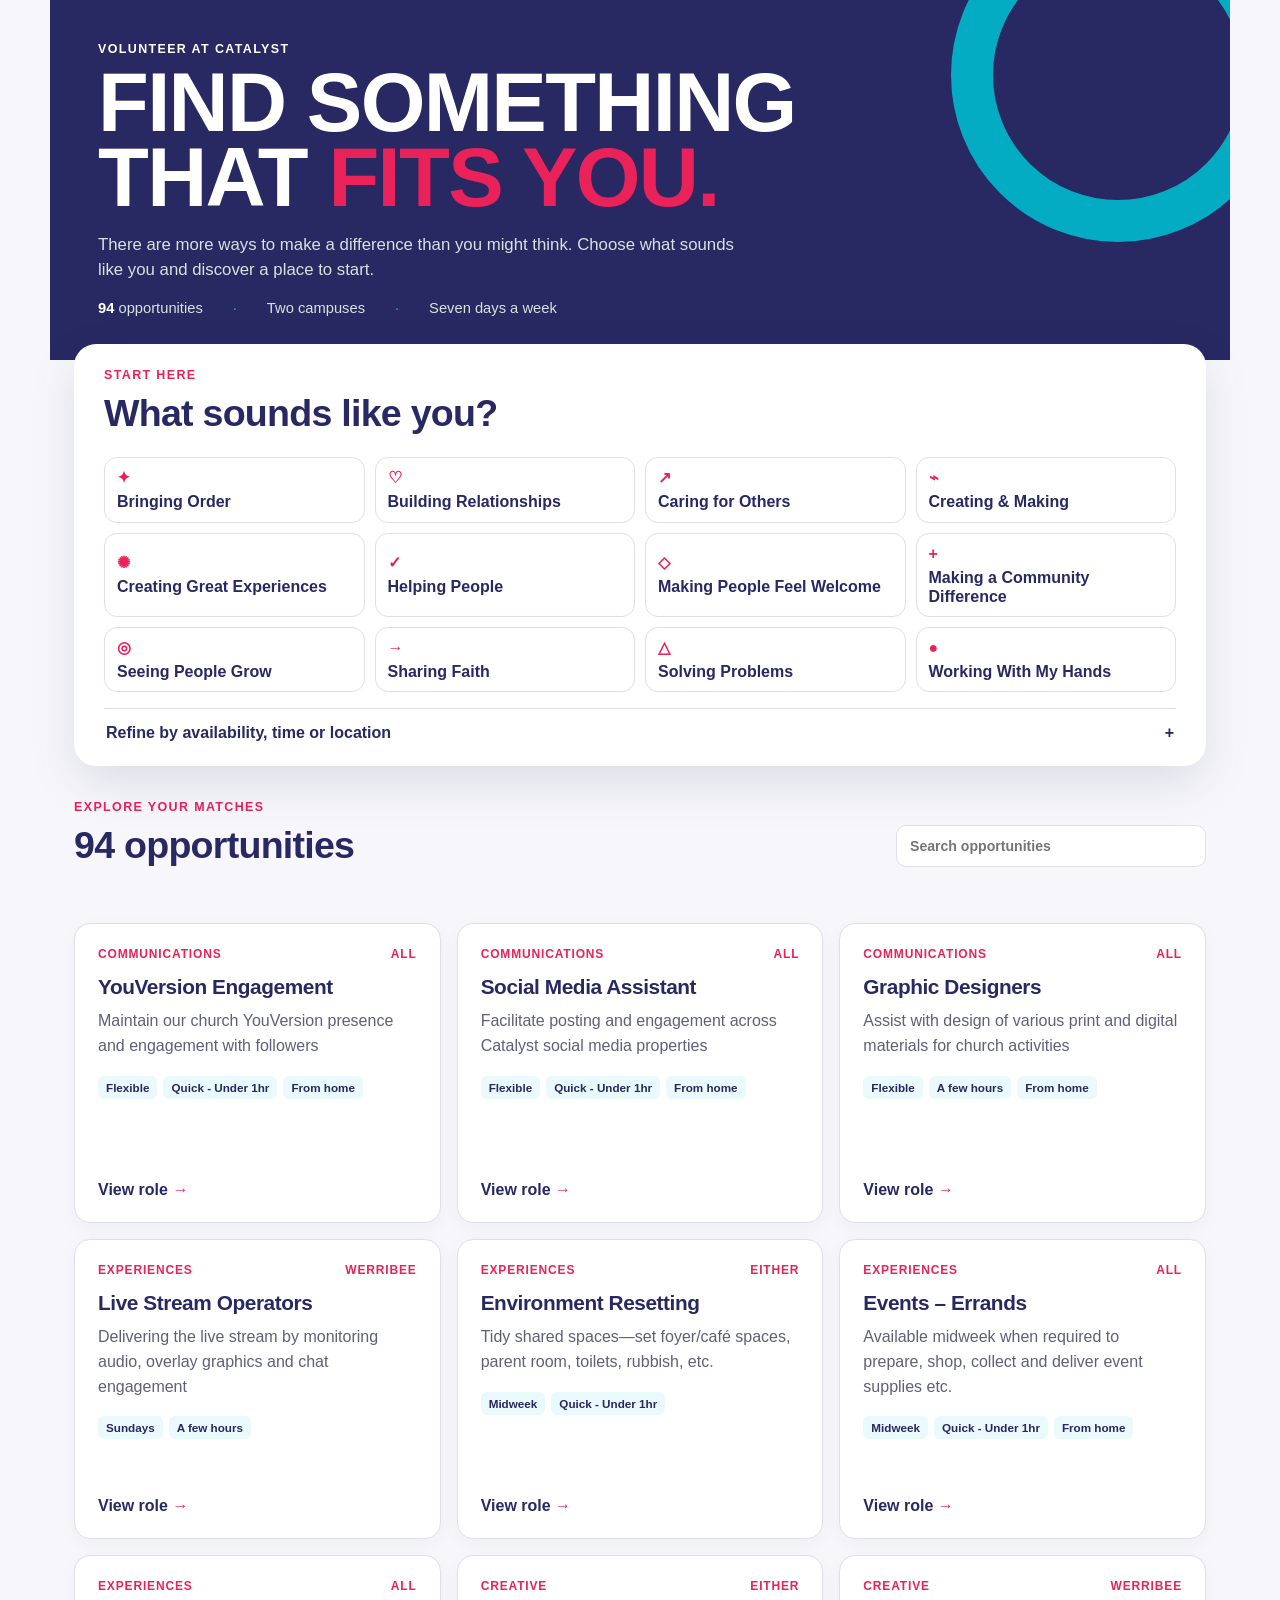
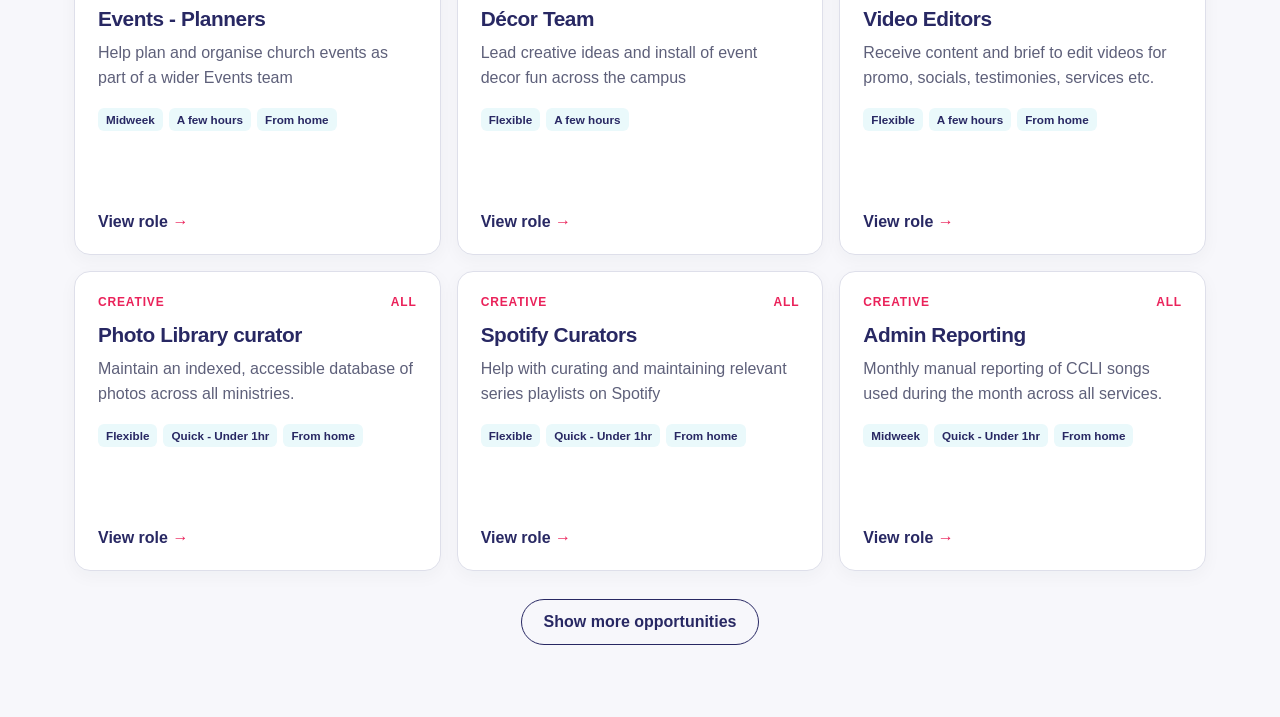
==== commit 23a4694f: "Lift role results into the first view" ====
--- a/index.html
+++ b/index.html
@@ -5,7 +5,7 @@
   <meta name="viewport" content="width=device-width, initial-scale=1">
   <meta name="description" content="Discover volunteer opportunities at Catalyst that fit your interests, availability and skills.">
   <title>Find Your Fit | Catalyst Baptist Church</title>
-  <link rel="stylesheet" href="styles.css?v=20260813-3">
+  <link rel="stylesheet" href="styles.css?v=20260813-4">
 </head>
 <body>
   <main class="app-shell">
--- a/styles.css
+++ b/styles.css
@@ -20,31 +20,31 @@
 button, summary, select { cursor: pointer; }
 button:focus-visible, input:focus-visible, select:focus-visible, summary:focus-visible { outline: 3px solid rgba(0,187,206,.38); outline-offset: 3px; }
 .app-shell { max-width: 1180px; margin: 0 auto; padding: 0 24px 72px; }
-.hero { position: relative; overflow: hidden; margin: 0 -24px; padding: 72px 48px 62px; color: #fff; background: var(--navy); }
-.hero::after { content: ""; position: absolute; width: 310px; height: 310px; right: -65px; top: -100px; border: 52px solid var(--cyan); border-radius: 50%; opacity: .9; }
+.hero { position: relative; overflow: hidden; margin: 0 -24px; padding: 42px 48px 44px; color: #fff; background: var(--navy); }
+.hero::after { content: ""; position: absolute; width: 250px; height: 250px; right: -55px; top: -92px; border: 42px solid var(--cyan); border-radius: 50%; opacity: .9; }
 .eyebrow, .step-label { margin: 0 0 10px; font-weight: 700; letter-spacing: .11em; text-transform: uppercase; font-size: .78rem; }
 .eyebrow { color: #fff; }
 h1, h2, h3 { font-family: var(--headline); font-stretch: condensed; letter-spacing: -.02em; }
-h1 { position: relative; z-index: 1; max-width: 760px; margin: 0; font-size: clamp(3.2rem, 8vw, 6.3rem); line-height: .88; text-transform: uppercase; }
+h1 { position: relative; z-index: 1; max-width: 760px; margin: 0; font-size: clamp(2.8rem, 6.5vw, 5.2rem); line-height: .9; text-transform: uppercase; }
 h1 em { color: var(--pink); font-style: normal; }
-.hero-copy { position: relative; z-index: 1; max-width: 660px; margin: 24px 0 28px; color: #d7e2dd; font-size: 1.15rem; line-height: 1.65; }
+.hero-copy { position: relative; z-index: 1; max-width: 660px; margin: 16px 0 18px; color: #d7e2dd; font-size: 1.05rem; line-height: 1.5; }
 .hero-stats { display: flex; flex-wrap: wrap; gap: 10px 30px; color: #d7e2dd; font-size: .92rem; }
 .hero-stats span:not(:last-child)::after { content: "·"; margin-left: 30px; color: var(--cyan); }
 .hero-stats strong { color: #fff; }
-.finder { position: relative; z-index: 2; margin-top: -22px; padding: 30px; border-radius: 22px; background: var(--paper); box-shadow: var(--shadow); }
+.finder { position: relative; z-index: 2; margin-top: -16px; padding: 24px 30px; border-radius: 22px; background: var(--paper); box-shadow: var(--shadow); }
 .finder-header, .results-heading-row { display: flex; justify-content: space-between; gap: 20px; align-items: end; }
 .step-label { color: var(--pink); }
 h2 { margin: 0; font-size: clamp(1.7rem, 3vw, 2.35rem); }
 .clear-button { padding: 8px 0; color: var(--navy); border: 0; background: none; font-weight: 700; text-decoration: underline; }
 .choice-grid { display: grid; grid-template-columns: repeat(4, 1fr); gap: 10px; margin-top: 22px; }
 .choice, .chip { border: 1px solid var(--line); color: var(--ink); background: #fff; transition: .15s ease; }
-.choice { min-height: 74px; padding: 14px 12px; border-radius: 13px; text-align: left; font-weight: 700; line-height: 1.2; }
-.choice::before { content: attr(data-mark); display: block; margin-bottom: 8px; color: var(--pink); font-size: 1.1rem; }
+.choice { min-height: 64px; padding: 10px 12px; border-radius: 13px; text-align: left; font-weight: 700; line-height: 1.2; }
+.choice::before { content: attr(data-mark); display: block; margin-bottom: 5px; color: var(--pink); font-size: 1rem; }
 .choice:hover, .chip:hover { border-color: var(--cyan); transform: translateY(-1px); }
 .choice[aria-pressed="true"], .chip[aria-pressed="true"] { color: #fff; border-color: var(--navy); background: var(--navy); }
 .choice[aria-pressed="true"]::before { color: var(--pink); }
-.more-filters { margin-top: 22px; border-top: 1px solid var(--line); }
-.more-filters summary { display: flex; justify-content: space-between; padding: 20px 2px 0; font-weight: 700; list-style: none; }
+.more-filters { margin-top: 16px; border-top: 1px solid var(--line); }
+.more-filters summary { display: flex; justify-content: space-between; padding: 15px 2px 0; font-weight: 700; list-style: none; }
 .more-filters summary::-webkit-details-marker { display: none; }
 .more-filters[open] summary span { transform: rotate(45deg); }
 .filter-panel { padding-top: 22px; }
@@ -56,7 +56,7 @@
 select, input[type="search"] { width: 100%; margin-top: 7px; padding: 12px 13px; color: var(--ink); border: 1px solid var(--line); border-radius: 10px; background: #fff; }
 .remote-toggle { display: flex; align-items: center; gap: 9px; margin-top: 18px; font-weight: 600; }
 .remote-toggle input { width: 18px; height: 18px; accent-color: var(--pink); }
-.results { padding-top: 54px; }
+.results { padding-top: 34px; }
 .search-label { width: min(310px, 36vw); }
 .search-label input { margin: 0; }
 .active-filters { min-height: 26px; margin: 18px 0 12px; }
@@ -95,7 +95,7 @@
 @media (max-width: 850px) { .choice-grid { grid-template-columns: repeat(3, 1fr); } .role-grid { grid-template-columns: repeat(2, 1fr); } }
 @media (max-width: 620px) {
   .app-shell { padding: 0 14px 54px; }
-  .hero { margin: 0 -14px; padding: 54px 20px 48px; }
+  .hero { margin: 0 -14px; padding: 38px 20px 38px; }
   .hero::after { width: 190px; height: 190px; border-width: 32px; right: -70px; top: -80px; opacity: .65; }
   .hero-copy { font-size: 1rem; }
   .hero-stats { display: grid; gap: 5px; }
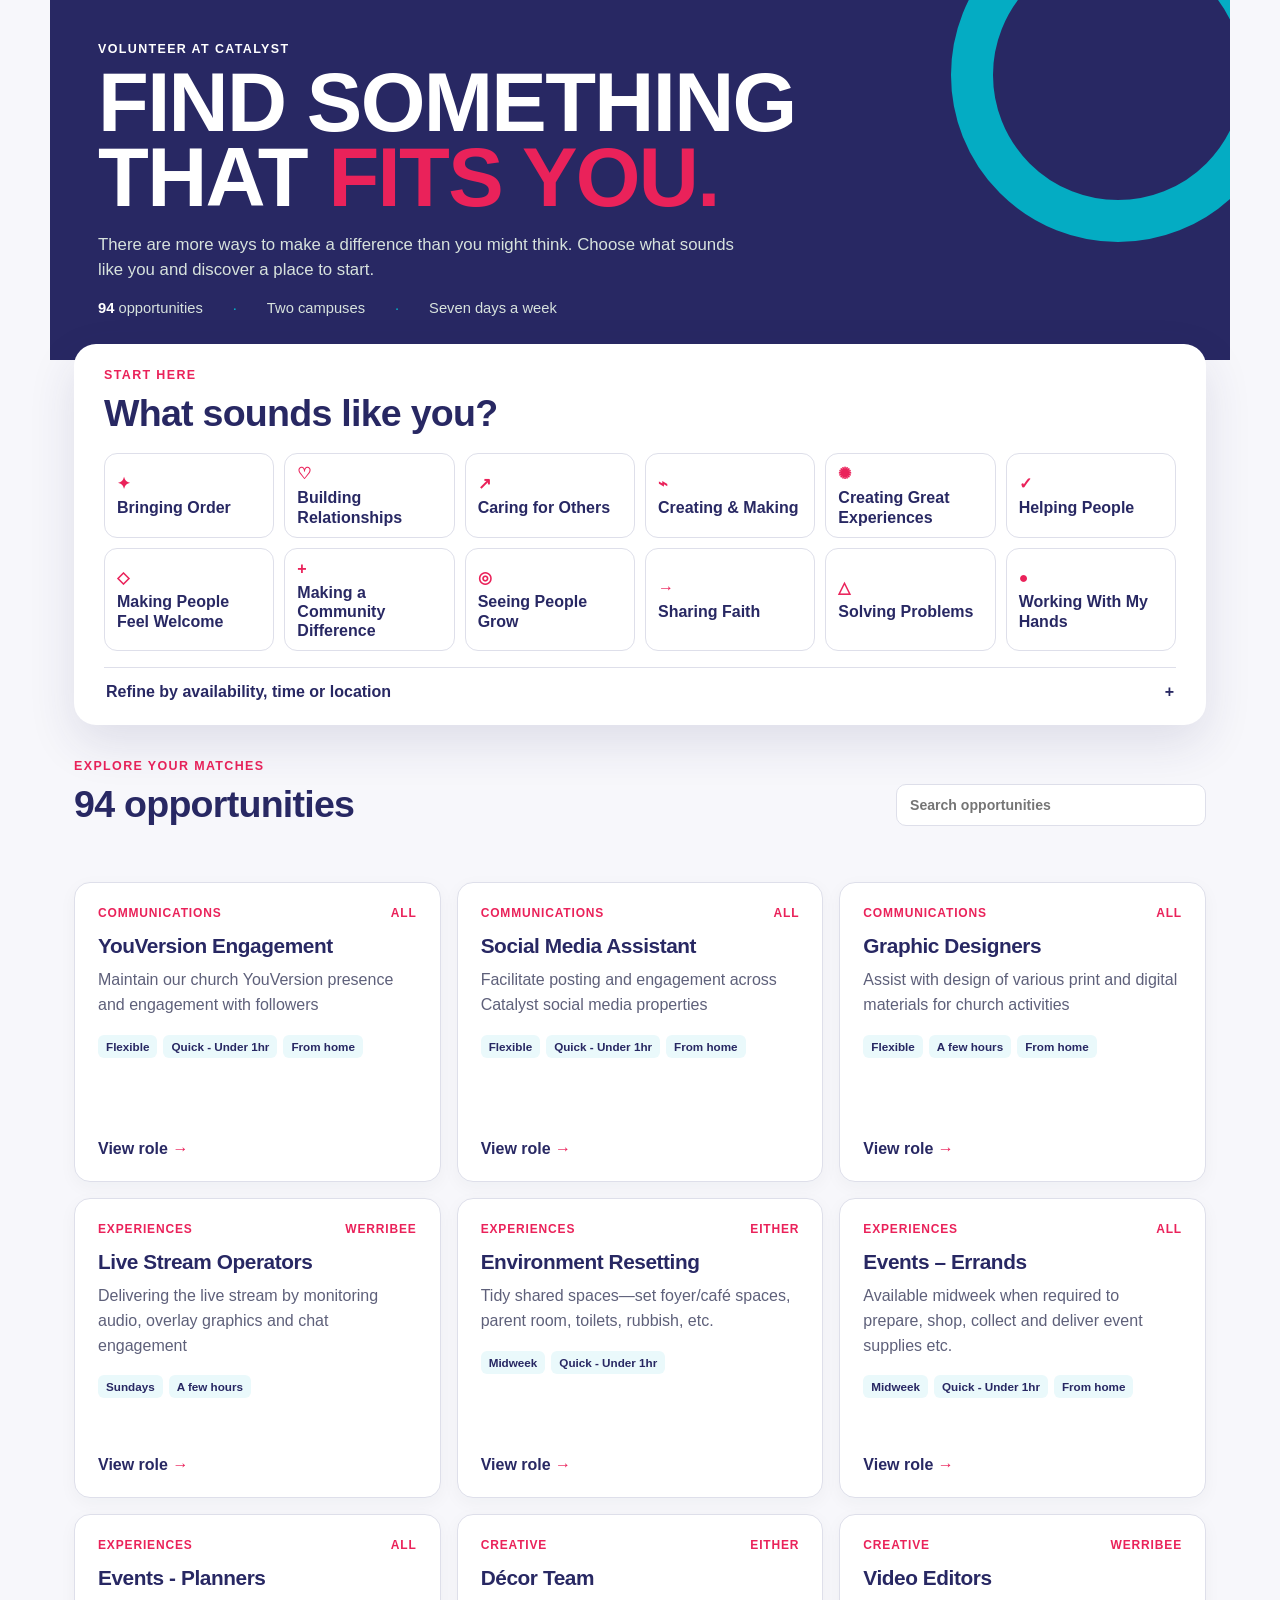
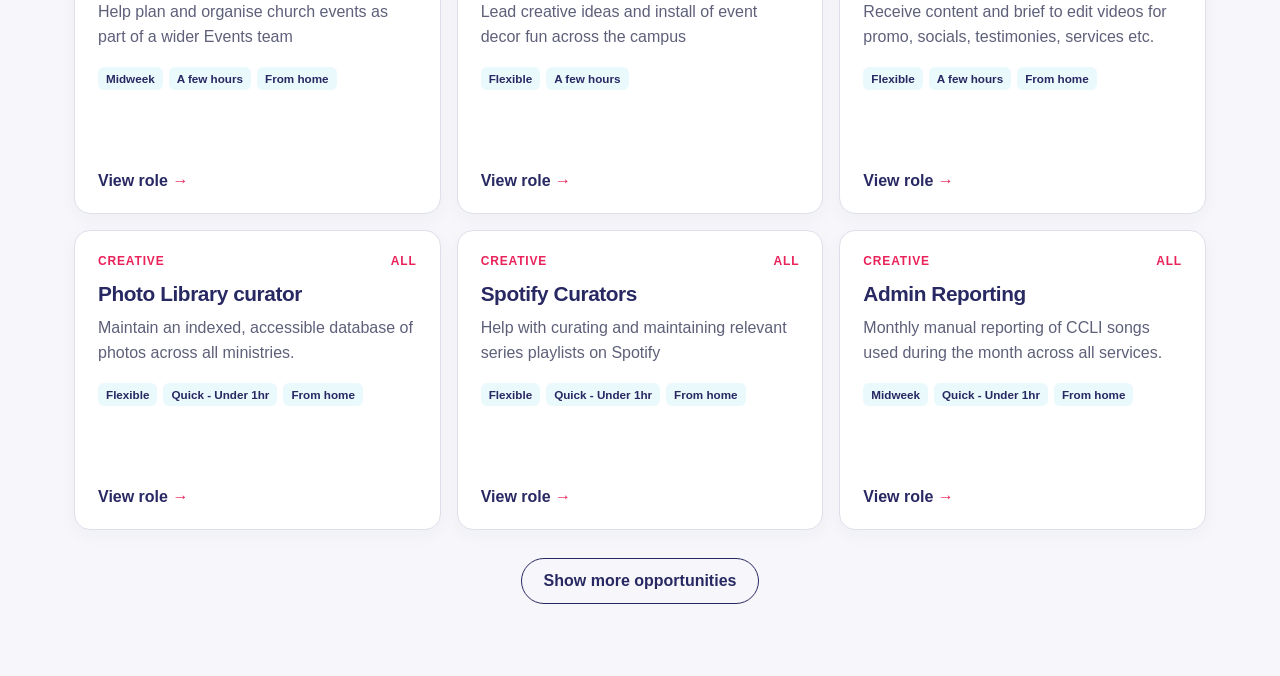
==== commit 91387210: "Refresh compact landing layout" ====
--- a/index.html
+++ b/index.html
@@ -5,7 +5,7 @@
   <meta name="viewport" content="width=device-width, initial-scale=1">
   <meta name="description" content="Discover volunteer opportunities at Catalyst that fit your interests, availability and skills.">
   <title>Find Your Fit | Catalyst Baptist Church</title>
-  <link rel="stylesheet" href="styles.css?v=20260813-4">
+  <link rel="stylesheet" href="styles.css?v=20260813-5">
 </head>
 <body>
   <main class="app-shell">
--- a/styles.css
+++ b/styles.css
@@ -36,7 +36,7 @@
 .step-label { color: var(--pink); }
 h2 { margin: 0; font-size: clamp(1.7rem, 3vw, 2.35rem); }
 .clear-button { padding: 8px 0; color: var(--navy); border: 0; background: none; font-weight: 700; text-decoration: underline; }
-.choice-grid { display: grid; grid-template-columns: repeat(4, 1fr); gap: 10px; margin-top: 22px; }
+.choice-grid { display: grid; grid-template-columns: repeat(6, 1fr); gap: 10px; margin-top: 18px; }
 .choice, .chip { border: 1px solid var(--line); color: var(--ink); background: #fff; transition: .15s ease; }
 .choice { min-height: 64px; padding: 10px 12px; border-radius: 13px; text-align: left; font-weight: 700; line-height: 1.2; }
 .choice::before { content: attr(data-mark); display: block; margin-bottom: 5px; color: var(--pink); font-size: 1rem; }
@@ -92,6 +92,7 @@
 .dialog-actions a { display: inline-block; padding: 13px 18px; border-radius: 9px; color: #fff; background: var(--pink); font-weight: 800; text-decoration: none; }
 .dialog-note { color: var(--muted); font-size: .82rem; }
 .sr-only { position: absolute; width: 1px; height: 1px; padding: 0; margin: -1px; overflow: hidden; clip: rect(0,0,0,0); white-space: nowrap; border: 0; }
+@media (max-width: 1100px) { .choice-grid { grid-template-columns: repeat(4, 1fr); } }
 @media (max-width: 850px) { .choice-grid { grid-template-columns: repeat(3, 1fr); } .role-grid { grid-template-columns: repeat(2, 1fr); } }
 @media (max-width: 620px) {
   .app-shell { padding: 0 14px 54px; }
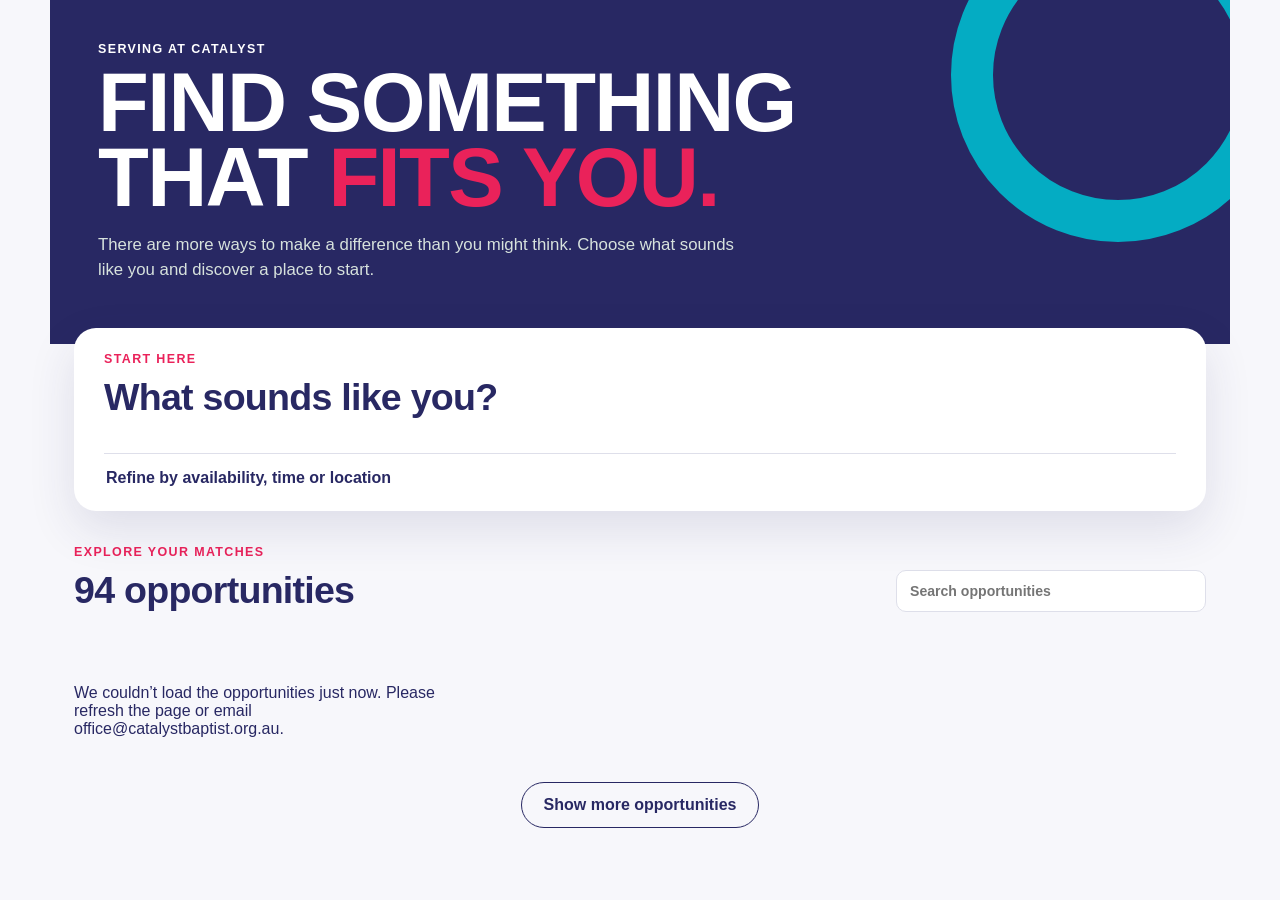
==== commit 09726178: "Refine landing copy and filter prompt" ====
--- a/index.html
+++ b/index.html
@@ -5,19 +5,14 @@
   <meta name="viewport" content="width=device-width, initial-scale=1">
   <meta name="description" content="Discover volunteer opportunities at Catalyst that fit your interests, availability and skills.">
   <title>Find Your Fit | Catalyst Baptist Church</title>
-  <link rel="stylesheet" href="styles.css?v=20260813-5">
+  <link rel="stylesheet" href="styles.css?v=20260813-6">
 </head>
 <body>
   <main class="app-shell">
     <section class="hero" aria-labelledby="page-title">
-      <p class="eyebrow">Volunteer at Catalyst</p>
+      <p class="eyebrow">Serving at Catalyst</p>
       <h1 id="page-title">Find something that <em>fits you.</em></h1>
       <p class="hero-copy">There are more ways to make a difference than you might think. Choose what sounds like you and discover a place to start.</p>
-      <div class="hero-stats" aria-label="Opportunity summary">
-        <span><strong id="total-count">94</strong> opportunities</span>
-        <span>Two campuses</span>
-        <span>Seven days a week</span>
-      </div>
     </section>
 
     <section class="finder" aria-label="Volunteer opportunity finder">
@@ -31,7 +26,7 @@
       <div id="interest-filters" class="choice-grid" aria-label="Filter by interests"></div>
 
       <details class="more-filters">
-        <summary>Refine by availability, time or location <span aria-hidden="true">+</span></summary>
+        <summary><span>Refine by availability, time or location</span></summary>
         <div class="filter-panel">
           <div class="filter-group">
             <h3>How do you like to contribute?</h3>
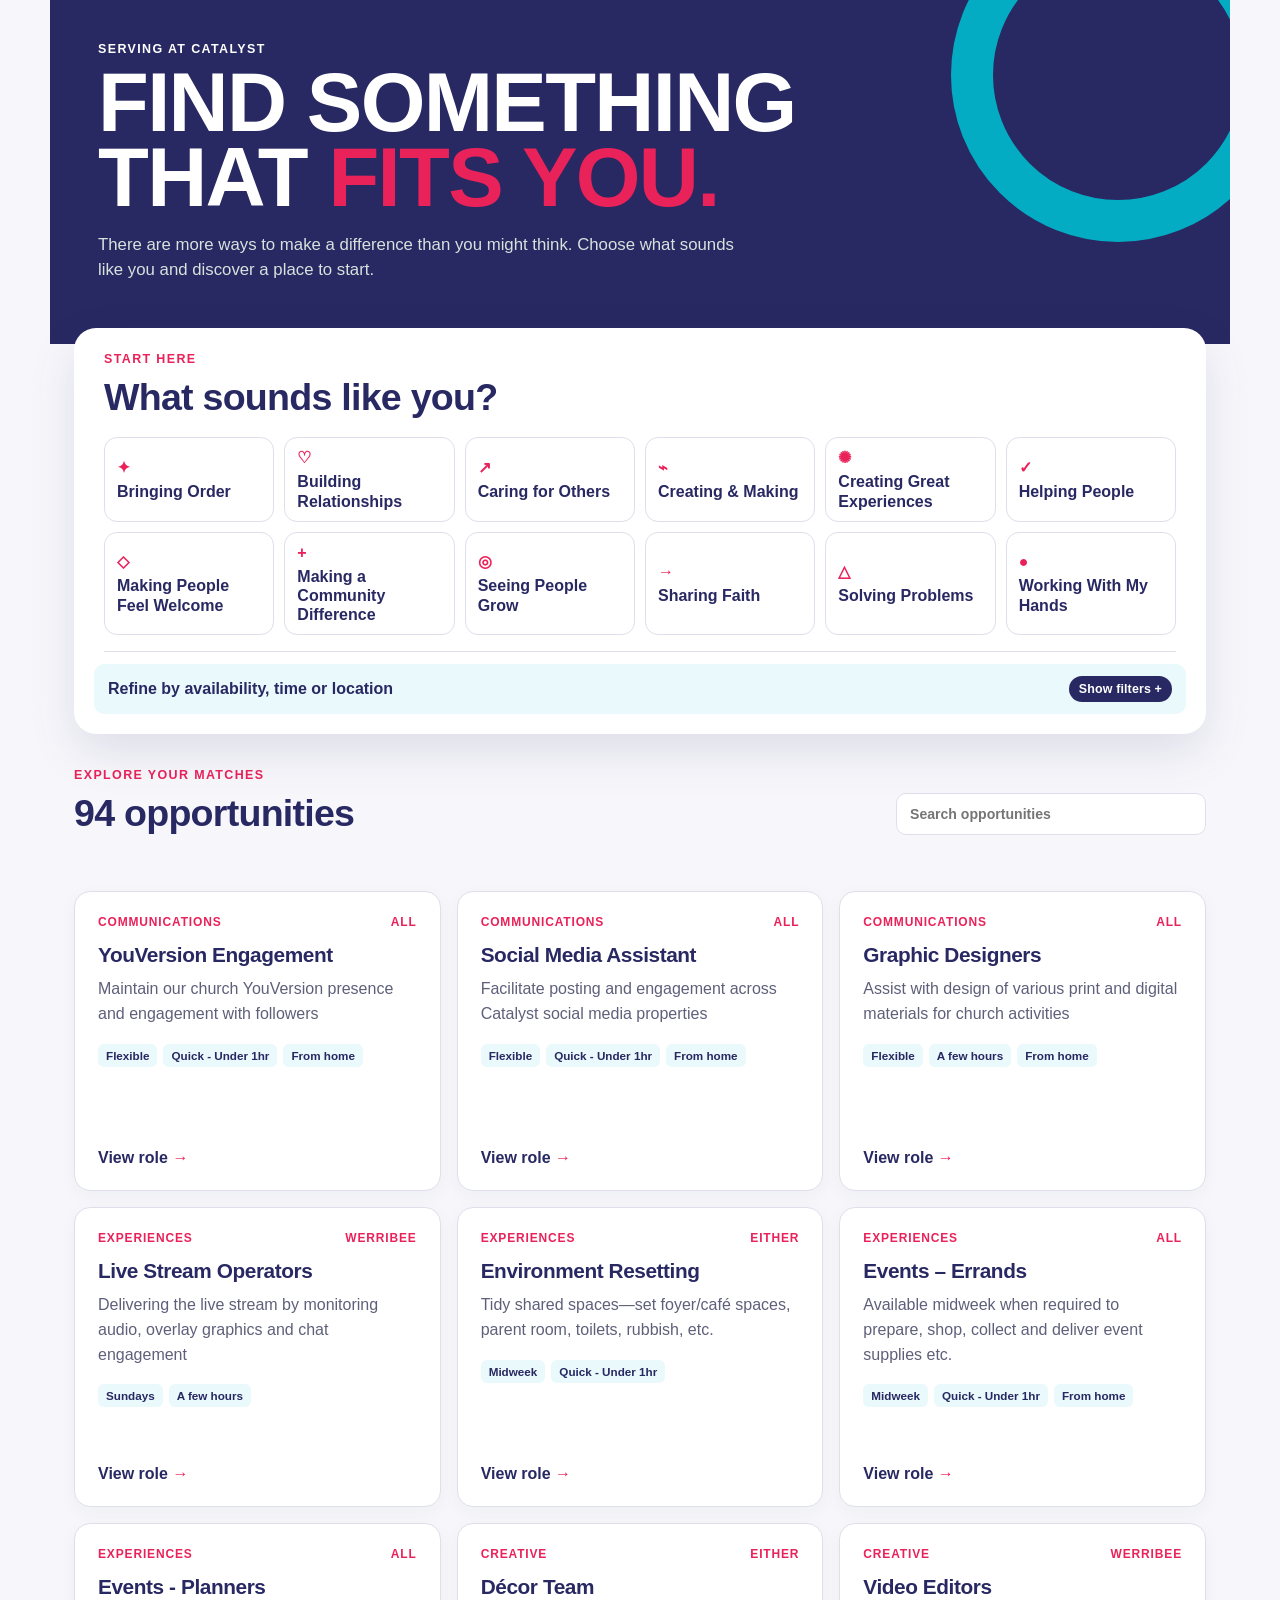
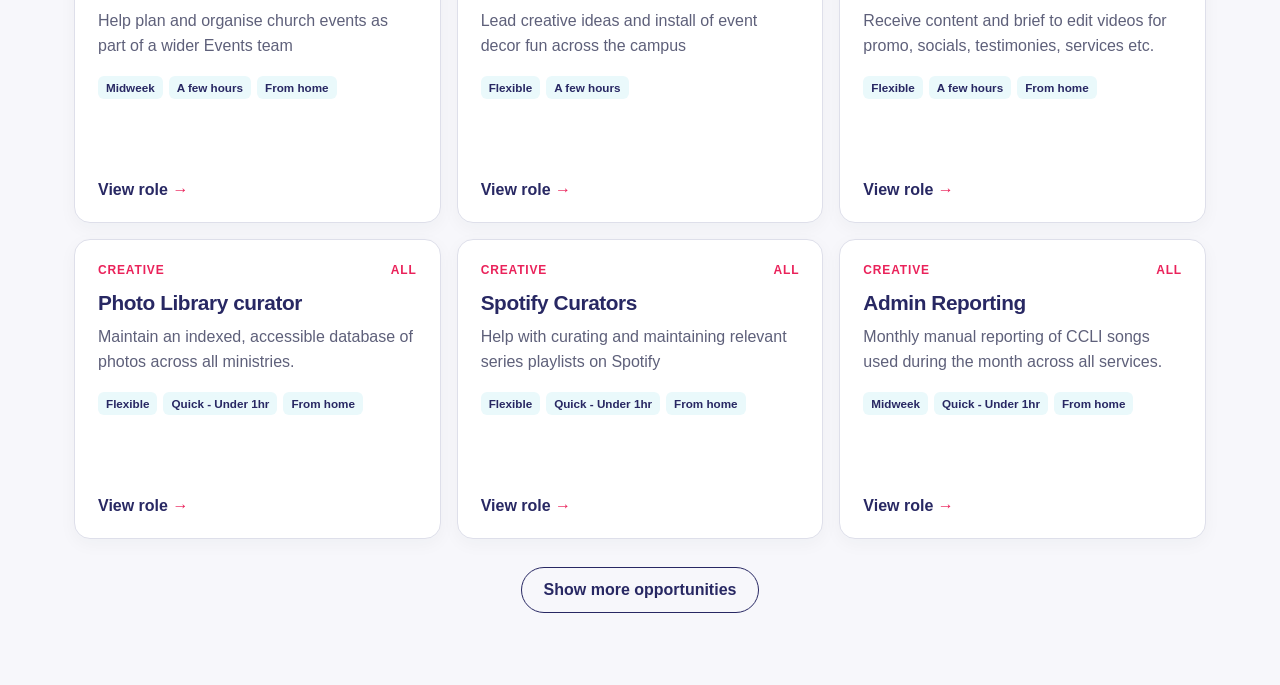
==== commit 5d5e2599: "Refresh the updated application script" ====
--- a/index.html
+++ b/index.html
@@ -71,6 +71,6 @@
     <button class="dialog-close" type="button" aria-label="Close role details">×</button>
     <div id="dialog-content"></div>
   </dialog>
-  <script src="app.js" defer></script>
+  <script src="app.js?v=20260813-2" defer></script>
 </body>
 </html>
--- a/styles.css
+++ b/styles.css
@@ -44,9 +44,10 @@
 .choice[aria-pressed="true"], .chip[aria-pressed="true"] { color: #fff; border-color: var(--navy); background: var(--navy); }
 .choice[aria-pressed="true"]::before { color: var(--pink); }
 .more-filters { margin-top: 16px; border-top: 1px solid var(--line); }
-.more-filters summary { display: flex; justify-content: space-between; padding: 15px 2px 0; font-weight: 700; list-style: none; }
+.more-filters summary { display: flex; justify-content: space-between; align-items: center; gap: 16px; margin: 12px -10px -4px; padding: 12px 14px; border-radius: 10px; color: var(--navy); background: var(--tint); font-weight: 700; list-style: none; }
+.more-filters summary::after { content: "Show filters  +"; flex: 0 0 auto; padding: 6px 10px; border-radius: 999px; color: #fff; background: var(--navy); font-size: .78rem; letter-spacing: .01em; }
+.more-filters[open] summary::after { content: "Hide filters  −"; }
 .more-filters summary::-webkit-details-marker { display: none; }
-.more-filters[open] summary span { transform: rotate(45deg); }
 .filter-panel { padding-top: 22px; }
 .filter-group h3 { margin: 0 0 10px; font-size: 1rem; letter-spacing: 0; }
 .chip-list, .active-filters { display: flex; flex-wrap: wrap; gap: 8px; }
